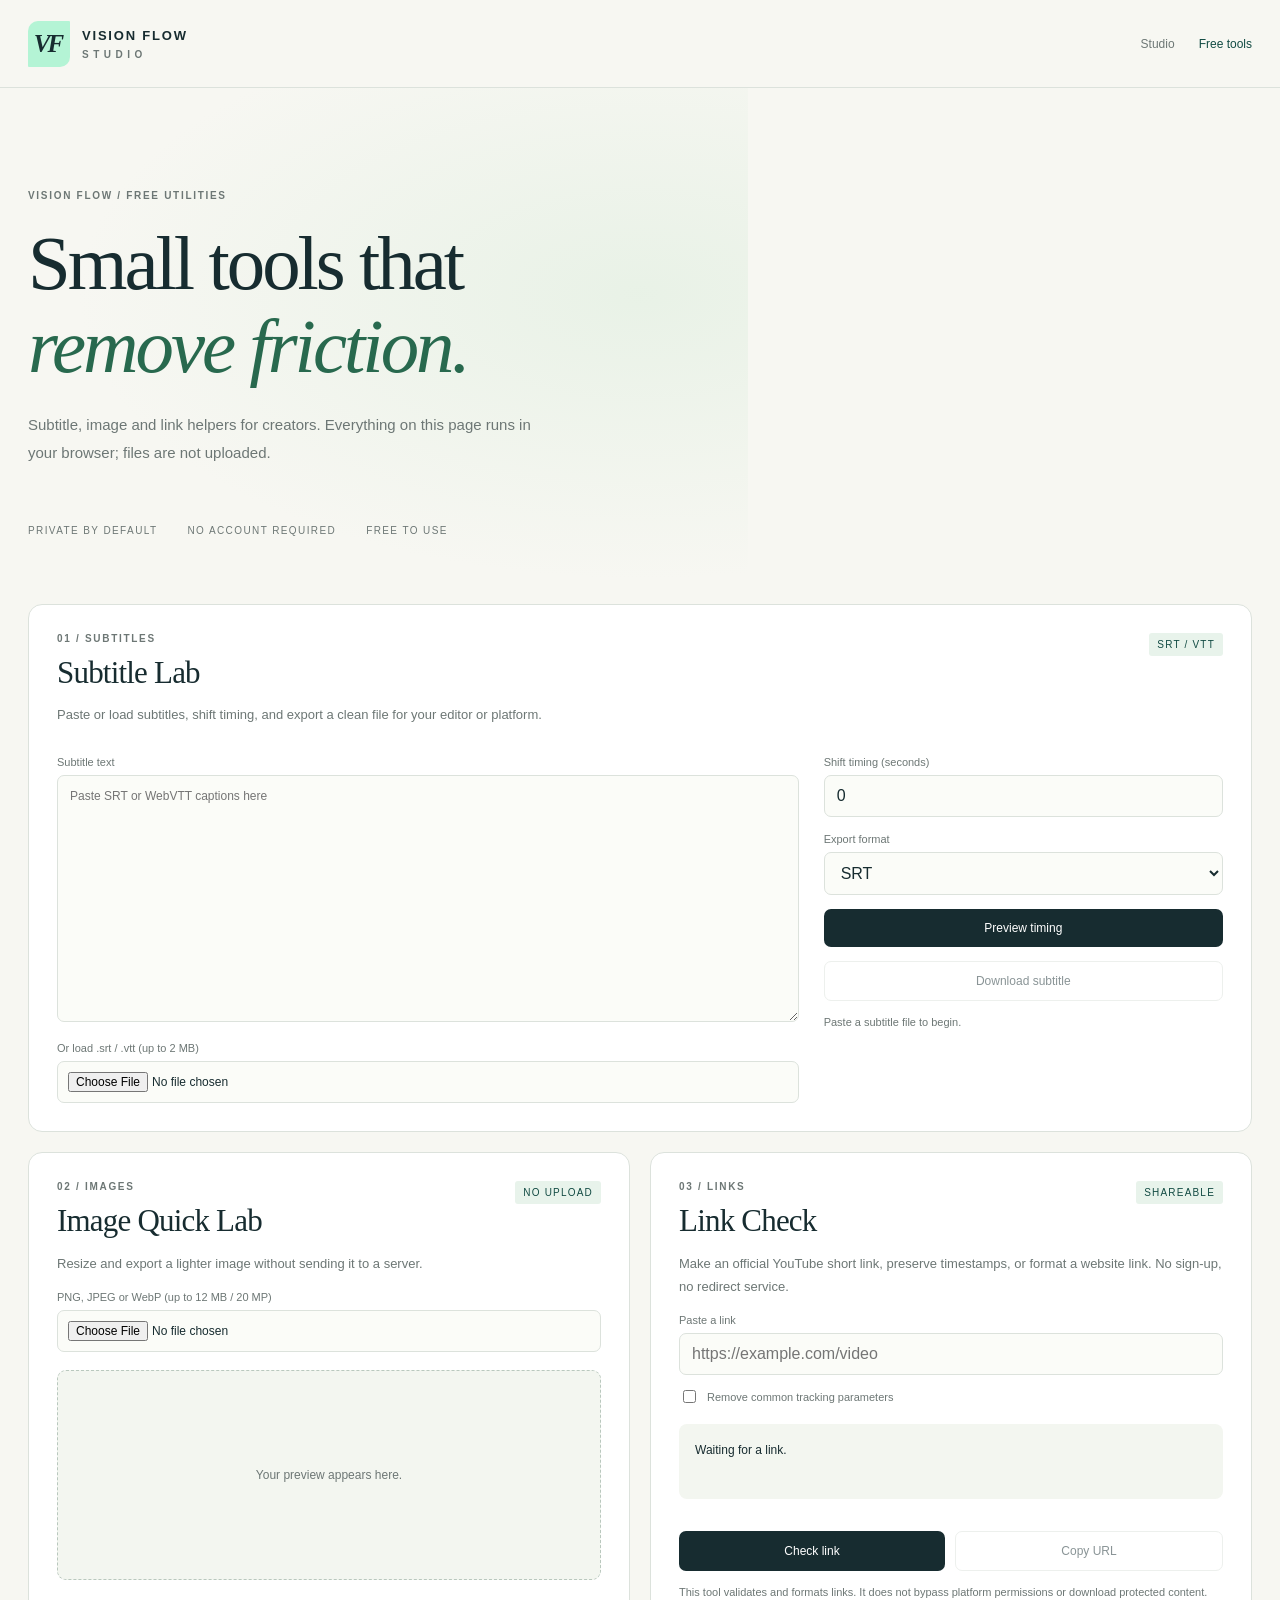
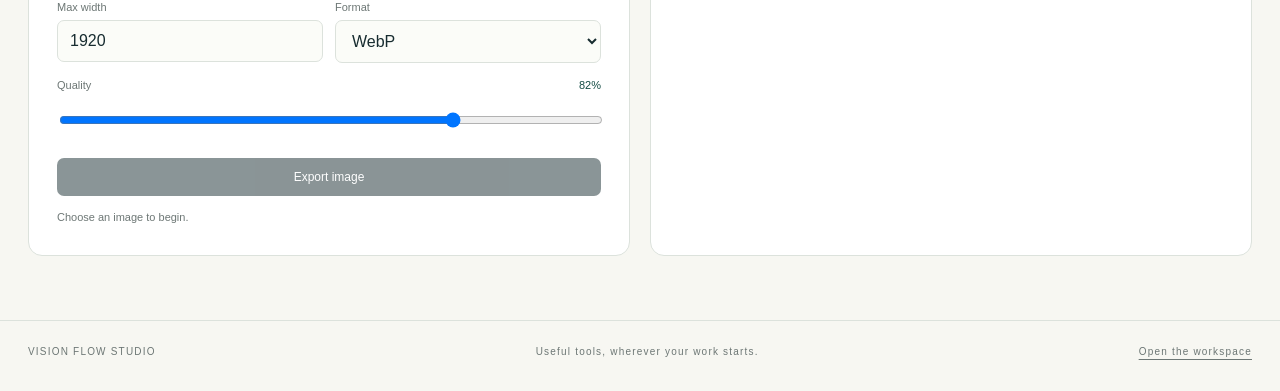
==== tools/index.html @ bf8c11dd "Add free browser tools preview without changing the existing Studio" ====
<!doctype html>
<html lang="en">
<head>
  <meta charset="utf-8">
  <meta http-equiv="Content-Security-Policy" content="default-src 'none'; script-src 'self'; style-src 'self'; font-src 'self'; img-src 'self' blob: data:; connect-src 'none'; base-uri 'none'; form-action 'none'; object-src 'none'">
  <meta name="referrer" content="no-referrer">
  <meta name="viewport" content="width=device-width,initial-scale=1">
  <meta name="description" content="Free browser tools for subtitles, images and links. Your files stay in your browser.">
  <meta name="theme-color" content="#172c30">
  <title>Vision Flow Tools - Free creator utilities</title>
  <link rel="stylesheet" href="./free-tools.css">
</head>
<body>
  <header class="site-header">
    <a class="brand" data-studio-link href="https://visionflow-bd.github.io/Studio/" aria-label="Vision Flow Studio home"><span class="brand-mark">VF</span><span>VISION FLOW<small>STUDIO</small></span></a>
    <nav aria-label="Primary navigation"><a data-studio-link href="https://visionflow-bd.github.io/Studio/">Studio</a><a class="active" href="./" aria-current="page">Free tools</a></nav>
  </header>

  <main>
    <section class="hero">
      <p class="eyebrow">VISION FLOW / FREE UTILITIES</p>
      <h1>Small tools that<br><em>remove friction.</em></h1>
      <p class="lede">Subtitle, image and link helpers for creators. Everything on this page runs in your browser; files are not uploaded.</p>
      <div class="hero-note"><span>PRIVATE BY DEFAULT</span><span>NO ACCOUNT REQUIRED</span><span>FREE TO USE</span></div>
    </section>

    <section class="tool-grid" aria-label="Free tools">
      <article class="tool-card tool-wide">
        <div class="tool-heading"><div><p class="eyebrow">01 / SUBTITLES</p><h2>Subtitle Lab</h2></div><span class="tool-tag">SRT / VTT</span></div>
        <p class="tool-copy">Paste or load subtitles, shift timing, and export a clean file for your editor or platform.</p>
        <div class="two-col">
          <div><label for="subtitleInput">Subtitle text</label><textarea id="subtitleInput" maxlength="2097152" rows="12" placeholder="Paste SRT or WebVTT captions here"></textarea><label for="subtitleFile">Or load .srt / .vtt (up to 2 MB)</label><input id="subtitleFile" type="file" accept=".srt,.vtt,text/plain,text/vtt"></div>
          <div class="tool-controls"><label for="subtitleOffset">Shift timing (seconds)</label><input id="subtitleOffset" type="number" step="0.1" value="0"><label for="subtitleFormat">Export format</label><select id="subtitleFormat"><option value="srt">SRT</option><option value="vtt">WebVTT</option></select><button id="subtitlePreview" class="button primary" type="button">Preview timing</button><button id="subtitleDownload" class="button secondary" type="button" disabled>Download subtitle</button><p id="subtitleStatus" class="status" role="status">Paste a subtitle file to begin.</p></div>
        </div>
        <pre id="subtitleOutput" class="output" aria-live="polite"></pre>
      </article>

      <article class="tool-card">
        <div class="tool-heading"><div><p class="eyebrow">02 / IMAGES</p><h2>Image Quick Lab</h2></div><span class="tool-tag">NO UPLOAD</span></div>
        <p class="tool-copy">Resize and export a lighter image without sending it to a server.</p>
        <label for="imageFile">PNG, JPEG or WebP (up to 12 MB / 20 MP)</label><input id="imageFile" type="file" accept="image/png,image/jpeg,image/webp">
        <div id="imagePreview" class="image-preview"><span>Your preview appears here.</span></div>
        <div class="form-row"><div><label for="imageWidth">Max width</label><input id="imageWidth" type="number" min="64" max="4096" step="1" value="1920"></div><div><label for="imageFormat">Format</label><select id="imageFormat"><option value="image/webp">WebP</option><option value="image/jpeg">JPEG</option><option value="image/png">PNG</option></select></div></div>
        <label for="imageQuality">Quality <output id="imageQualityValue">82%</output></label><input id="imageQuality" type="range" min="30" max="100" value="82"><button id="imageDownload" class="button primary" type="button" disabled>Export image</button><p id="imageStatus" class="status" role="status">Choose an image to begin.</p>
      </article>

      <article class="tool-card">
        <div class="tool-heading"><div><p class="eyebrow">03 / LINKS</p><h2>Link Check</h2></div><span class="tool-tag">SHAREABLE</span></div>
        <p class="tool-copy">Make an official YouTube short link, preserve timestamps, or format a website link. No sign-up, no redirect service.</p>
        <label for="linkInput">Paste a link</label><input id="linkInput" type="url" placeholder="https://example.com/video"><label class="check-label"><input id="removeTracking" type="checkbox"> Remove common tracking parameters</label><div id="linkResult" class="link-result" aria-live="polite"><span>Waiting for a link.</span></div><div class="button-row"><button id="linkCheck" class="button primary" type="button">Check link</button><button id="linkCopy" class="button secondary" type="button" disabled>Copy URL</button></div><p class="status">This tool validates and formats links. It does not bypass platform permissions or download protected content.</p>
      </article>
    </section>
  </main>

  <footer><span>VISION FLOW STUDIO</span><span>Useful tools, wherever your work starts.</span><a data-studio-link href="https://visionflow-bd.github.io/Studio/">Open the workspace</a></footer>
  <script src="./free-tools-core.js"></script><script src="./free-tools.js"></script>
</body>
</html>
---- tools/free-tools.css ----
@font-face{font-family:Outfit;src:url("./fonts/Outfit.ttf") format("truetype");font-weight:100 900;font-display:swap}
:root{--paper:#f7f7f2;--surface:#fff;--ink:#172c30;--muted:#6d7775;--line:#dce2dc;--accent:#b4f4d5;--deep:#124b43;--warn:#a14230;font-family:Outfit,sans-serif;color:var(--ink);background:var(--paper);font-synthesis:none}
*{box-sizing:border-box}html{scroll-behavior:smooth}body{margin:0;min-height:100vh}button,input,textarea,select{font:inherit}a{color:inherit}button,a,input,textarea,select{outline-color:#198470}button:focus-visible,a:focus-visible,input:focus-visible,textarea:focus-visible,select:focus-visible{outline:3px solid #198470;outline-offset:3px}
.site-header{height:88px;max-width:1320px;margin:auto;padding:0 28px;display:flex;align-items:center;justify-content:space-between;border-bottom:1px solid var(--line)}.brand{display:flex;gap:12px;align-items:center;text-decoration:none;font-size:13px;letter-spacing:1.8px;font-weight:700}.brand small{display:block;color:var(--muted);font-size:10px;margin-top:6px;letter-spacing:4.5px}.brand-mark{display:grid;place-items:center;width:42px;height:46px;font-family:Georgia,serif;font-style:italic;font-size:25px;background:var(--accent);color:var(--ink);border-radius:10px 1px 10px 1px;letter-spacing:-3px;padding-right:3px}.site-header nav{display:flex;gap:24px;font-size:12px;color:var(--muted)}.site-header nav a{text-decoration:none}.site-header nav a:hover,.site-header nav .active{color:var(--deep)}
main{max-width:1320px;margin:auto;padding:0 28px}.hero{padding:clamp(58px,8vw,112px) 0 68px;max-width:720px}.eyebrow{font-size:10px;letter-spacing:1.7px;font-weight:600;color:var(--muted);margin:0}.hero h1{font:400 clamp(46px,6vw,82px)/1.08 Georgia,serif;letter-spacing:-3px;margin:22px 0}.hero h1 em{color:#28694e}.lede{max-width:510px;color:var(--muted);font-size:15px;line-height:1.85;margin:0}.hero-note{display:flex;gap:30px;color:var(--muted);font-size:10px;letter-spacing:1.4px;margin-top:58px}.tool-grid{display:grid;grid-template-columns:repeat(2,minmax(0,1fr));gap:20px;padding-bottom:64px}.tool-card{background:var(--surface);border:1px solid var(--line);border-radius:14px;padding:28px;min-width:0}.tool-wide{grid-column:1/-1}.tool-heading{display:flex;align-items:flex-start;justify-content:space-between;gap:20px}.tool-heading h2{font:400 31px/1.15 Georgia,serif;margin:11px 0 0;letter-spacing:-.8px}.tool-tag{font-size:10px;letter-spacing:1.2px;color:var(--deep);background:#e8f3eb;padding:6px 8px;border-radius:3px;white-space:nowrap}.tool-copy{color:var(--muted);font-size:13px;line-height:1.7;max-width:570px}.two-col{display:grid;grid-template-columns:minmax(0,1.3fr) minmax(210px,.7fr);gap:25px}.form-row{display:flex;gap:12px}.form-row>div{flex:1;min-width:0}label{display:block;color:var(--muted);font-size:11px;margin:16px 0 7px}label output{float:right;color:var(--deep)}input,textarea,select{width:100%;border:1px solid var(--line);border-radius:7px;background:#fbfcf8;color:var(--ink);padding:11px 12px}textarea{resize:vertical;line-height:1.55;font-size:12px}.tool-controls{display:flex;flex-direction:column;align-items:stretch}.button{border:0;border-radius:7px;padding:12px 14px;cursor:pointer;font-size:12px;margin-top:14px}.button.primary{background:var(--ink);color:#fff}.button.primary:hover{background:var(--deep)}.button.secondary{background:transparent;color:var(--ink);border:1px solid var(--line)}.button:disabled{opacity:.5;cursor:not-allowed}.file-button,.drop-input{display:inline-flex;align-items:center;justify-content:center;cursor:pointer;border:1px dashed #b9c8be;border-radius:7px;padding:10px 12px;color:var(--deep);font-size:11px;text-decoration:none}.file-button input,.drop-input input{display:none}.status{color:var(--muted);font-size:11px;line-height:1.6;margin:13px 0 0}.output{white-space:pre-wrap;background:#f3f6f0;border-radius:8px;padding:15px;min-height:40px;max-height:300px;overflow:auto;font:11px/1.6 ui-monospace,SFMono-Regular,Consolas,monospace;margin:20px 0 0}.image-preview{height:210px;margin:18px 0 5px;border:1px dashed #b9c8be;border-radius:9px;background:#f3f6f0;display:grid;place-items:center;overflow:hidden;color:var(--muted);font-size:12px}.image-preview img{width:100%;height:100%;object-fit:contain}.link-result{margin:18px 0;padding:16px;background:#f3f6f0;border-radius:8px;min-height:75px;font-size:12px;line-height:1.7}.link-result strong{display:block;font-size:14px;color:var(--deep);margin-bottom:4px}.button-row{display:flex;gap:10px}.button-row .button{flex:1}.tool-card>.button.primary{width:100%}footer{max-width:1320px;margin:auto;padding:25px 28px 34px;border-top:1px solid var(--line);display:flex;gap:20px;justify-content:space-between;color:var(--muted);font-size:10px;letter-spacing:1.2px}footer a{text-underline-offset:4px}
@media(max-width:820px){.tool-grid{grid-template-columns:1fr}.tool-wide{grid-column:auto}.two-col{grid-template-columns:1fr}.hero-note{gap:15px;flex-wrap:wrap}.site-header{padding:0 20px}.site-header nav{gap:14px}main{padding:0 20px}footer{padding:22px 20px;flex-wrap:wrap;line-height:1.6}}
.check-label{display:flex;align-items:center;gap:8px;margin-top:12px}.check-label input{width:auto}
.hero{background:radial-gradient(ellipse at 85% 40%,#d6ebd870,transparent 65%)}.link-result{overflow-wrap:anywhere}.link-result p{margin-bottom:0;color:var(--muted)}input[type=file]{font-size:12px;padding:10px;max-width:100%}.output:empty{display:none}.tool-copy{line-height:1.8}@media(prefers-reduced-motion:reduce){html{scroll-behavior:auto}}
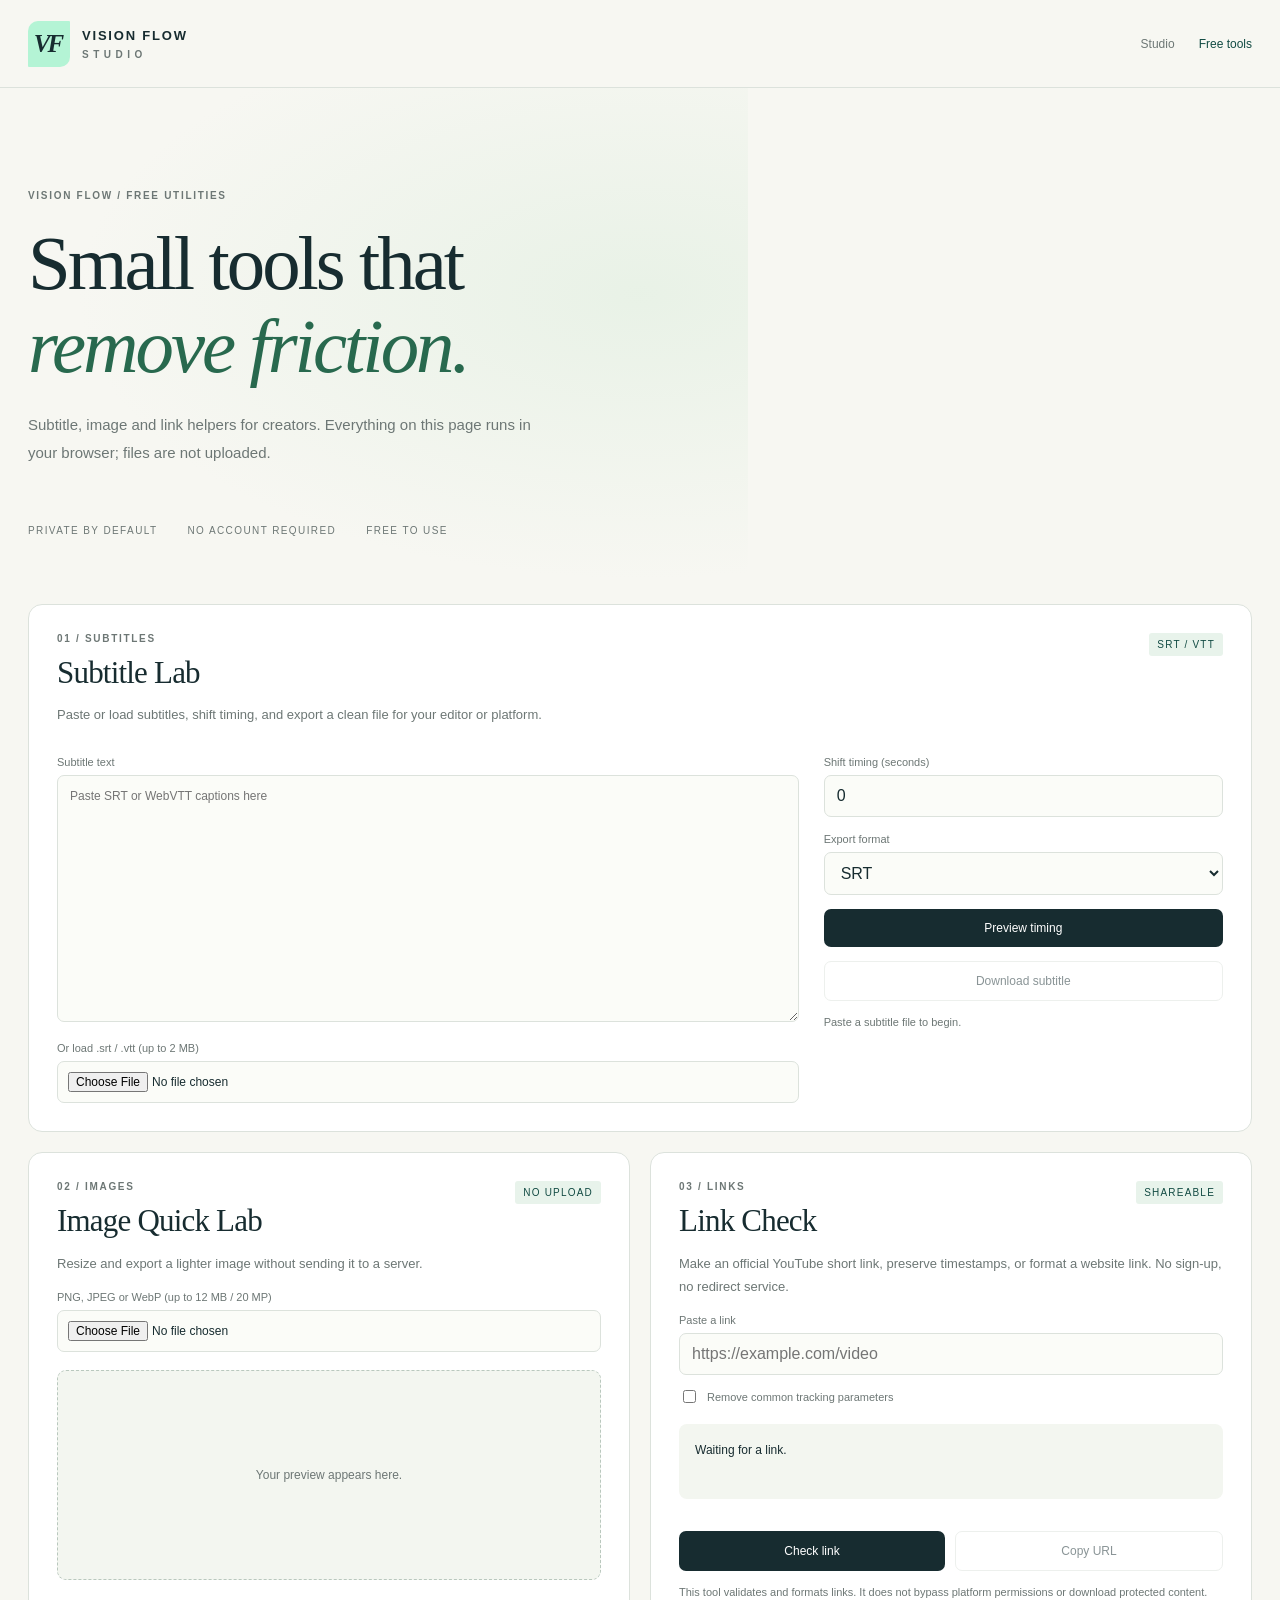
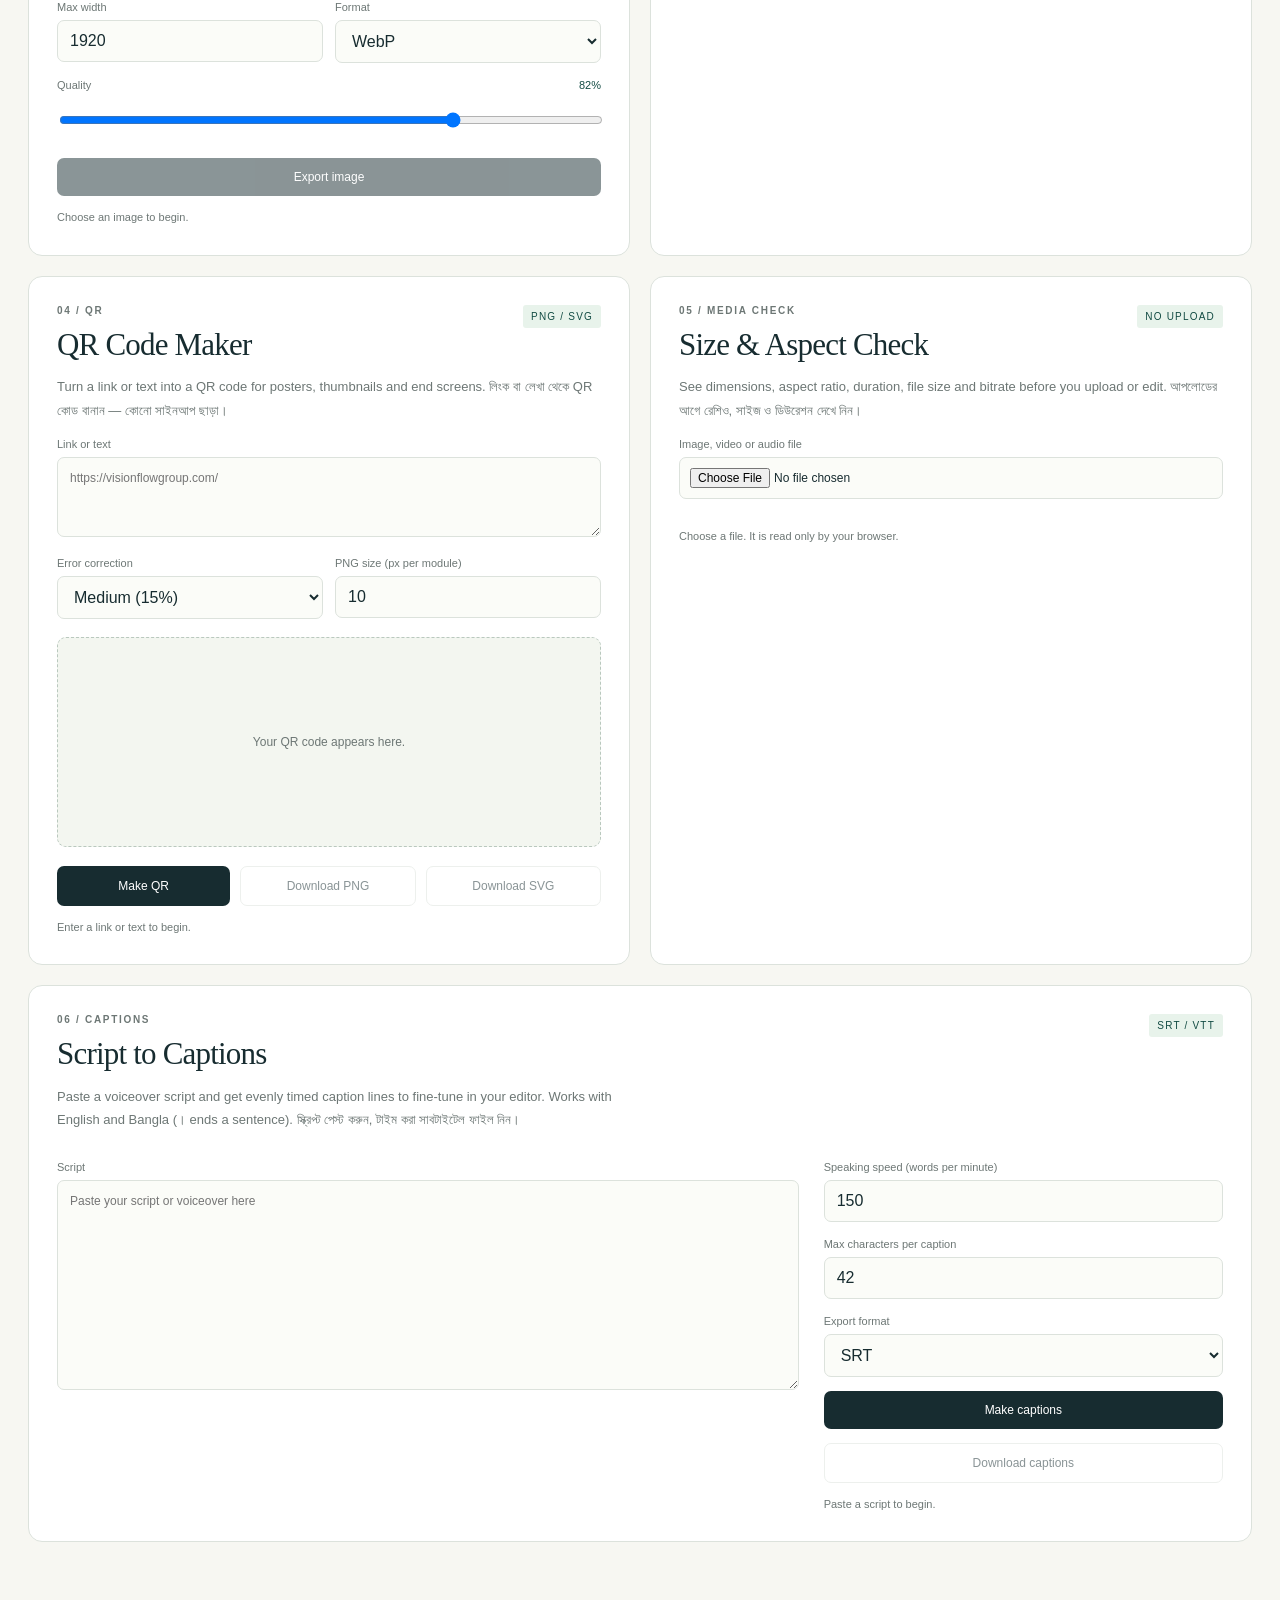
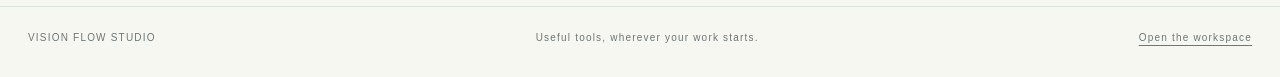
==== commit c0c75fe9: "Free tools: add QR maker, size/aspect check and script-to-captions Rebuilt tools/ from the allowlist" ====
--- a/tools/index.html
+++ b/tools/index.html
@@ -2,10 +2,10 @@
 <html lang="en">
 <head>
   <meta charset="utf-8">
-  <meta http-equiv="Content-Security-Policy" content="default-src 'none'; script-src 'self'; style-src 'self'; font-src 'self'; img-src 'self' blob: data:; connect-src 'none'; base-uri 'none'; form-action 'none'; object-src 'none'">
+  <meta http-equiv="Content-Security-Policy" content="default-src 'none'; script-src 'self'; style-src 'self'; font-src 'self'; img-src 'self' blob: data:; media-src blob:; connect-src 'none'; base-uri 'none'; form-action 'none'; object-src 'none'">
   <meta name="referrer" content="no-referrer">
   <meta name="viewport" content="width=device-width,initial-scale=1">
-  <meta name="description" content="Free browser tools for subtitles, images and links. Your files stay in your browser.">
+  <meta name="description" content="Free browser tools for subtitles, captions, QR codes, media checks, images and links. Your files stay in your browser.">
   <meta name="theme-color" content="#172c30">
   <title>Vision Flow Tools - Free creator utilities</title>
   <link rel="stylesheet" href="./free-tools.css">
@@ -49,6 +49,32 @@
         <p class="tool-copy">Make an official YouTube short link, preserve timestamps, or format a website link. No sign-up, no redirect service.</p>
         <label for="linkInput">Paste a link</label><input id="linkInput" type="url" placeholder="https://example.com/video"><label class="check-label"><input id="removeTracking" type="checkbox"> Remove common tracking parameters</label><div id="linkResult" class="link-result" aria-live="polite"><span>Waiting for a link.</span></div><div class="button-row"><button id="linkCheck" class="button primary" type="button">Check link</button><button id="linkCopy" class="button secondary" type="button" disabled>Copy URL</button></div><p class="status">This tool validates and formats links. It does not bypass platform permissions or download protected content.</p>
       </article>
+
+      <article class="tool-card">
+        <div class="tool-heading"><div><p class="eyebrow">04 / QR</p><h2>QR Code Maker</h2></div><span class="tool-tag">PNG / SVG</span></div>
+        <p class="tool-copy">Turn a link or text into a QR code for posters, thumbnails and end screens. <span lang="bn">লিংক বা লেখা থেকে QR কোড বানান — কোনো সাইনআপ ছাড়া।</span></p>
+        <label for="qrInput">Link or text</label><textarea id="qrInput" rows="3" maxlength="1200" placeholder="https://visionflowgroup.com/"></textarea>
+        <div class="form-row"><div><label for="qrLevel">Error correction</label><select id="qrLevel"><option value="L">Low (7%)</option><option value="M" selected>Medium (15%)</option><option value="Q">Quartile (25%)</option><option value="H">High (30%)</option></select></div><div><label for="qrScale">PNG size (px per module)</label><input id="qrScale" type="number" min="2" max="40" step="1" value="10"></div></div>
+        <div id="qrPreview" class="image-preview qr-preview"><span>Your QR code appears here.</span></div>
+        <div class="button-row"><button id="qrMake" class="button primary" type="button">Make QR</button><button id="qrPng" class="button secondary" type="button" disabled>Download PNG</button><button id="qrSvg" class="button secondary" type="button" disabled>Download SVG</button></div><p id="qrStatus" class="status" role="status">Enter a link or text to begin.</p>
+      </article>
+
+      <article class="tool-card">
+        <div class="tool-heading"><div><p class="eyebrow">05 / MEDIA CHECK</p><h2>Size &amp; Aspect Check</h2></div><span class="tool-tag">NO UPLOAD</span></div>
+        <p class="tool-copy">See dimensions, aspect ratio, duration, file size and bitrate before you upload or edit. <span lang="bn">আপলোডের আগে রেশিও, সাইজ ও ডিউরেশন দেখে নিন।</span></p>
+        <label for="mediaFile">Image, video or audio file</label><input id="mediaFile" type="file" accept="image/*,video/*,audio/*">
+        <dl id="mediaResult" class="media-result" aria-live="polite"></dl><p id="mediaStatus" class="status" role="status">Choose a file. It is read only by your browser.</p>
+      </article>
+
+      <article class="tool-card tool-wide">
+        <div class="tool-heading"><div><p class="eyebrow">06 / CAPTIONS</p><h2>Script to Captions</h2></div><span class="tool-tag">SRT / VTT</span></div>
+        <p class="tool-copy">Paste a voiceover script and get evenly timed caption lines to fine-tune in your editor. Works with English and Bangla (। ends a sentence). <span lang="bn">স্ক্রিপ্ট পেস্ট করুন, টাইম করা সাবটাইটেল ফাইল নিন।</span></p>
+        <div class="two-col">
+          <div><label for="captionScript">Script</label><textarea id="captionScript" maxlength="2097152" rows="10" placeholder="Paste your script or voiceover here"></textarea></div>
+          <div class="tool-controls"><label for="captionWpm">Speaking speed (words per minute)</label><input id="captionWpm" type="number" min="60" max="300" step="5" value="150"><label for="captionChars">Max characters per caption</label><input id="captionChars" type="number" min="16" max="80" step="1" value="42"><label for="captionFormat">Export format</label><select id="captionFormat"><option value="srt">SRT</option><option value="vtt">WebVTT</option></select><button id="captionMake" class="button primary" type="button">Make captions</button><button id="captionDownload" class="button secondary" type="button" disabled>Download captions</button><p id="captionStatus" class="status" role="status">Paste a script to begin.</p></div>
+        </div>
+        <pre id="captionOutput" class="output" aria-live="polite"></pre>
+      </article>
     </section>
   </main>
 
--- a/tools/free-tools.css
+++ b/tools/free-tools.css
@@ -1,8 +1,10 @@
-@font-face{font-family:Outfit;src:url("./fonts/Outfit.ttf") format("truetype");font-weight:100 900;font-display:swap}
-:root{--paper:#f7f7f2;--surface:#fff;--ink:#172c30;--muted:#6d7775;--line:#dce2dc;--accent:#b4f4d5;--deep:#124b43;--warn:#a14230;font-family:Outfit,sans-serif;color:var(--ink);background:var(--paper);font-synthesis:none}
-*{box-sizing:border-box}html{scroll-behavior:smooth}body{margin:0;min-height:100vh}button,input,textarea,select{font:inherit}a{color:inherit}button,a,input,textarea,select{outline-color:#198470}button:focus-visible,a:focus-visible,input:focus-visible,textarea:focus-visible,select:focus-visible{outline:3px solid #198470;outline-offset:3px}
-.site-header{height:88px;max-width:1320px;margin:auto;padding:0 28px;display:flex;align-items:center;justify-content:space-between;border-bottom:1px solid var(--line)}.brand{display:flex;gap:12px;align-items:center;text-decoration:none;font-size:13px;letter-spacing:1.8px;font-weight:700}.brand small{display:block;color:var(--muted);font-size:10px;margin-top:6px;letter-spacing:4.5px}.brand-mark{display:grid;place-items:center;width:42px;height:46px;font-family:Georgia,serif;font-style:italic;font-size:25px;background:var(--accent);color:var(--ink);border-radius:10px 1px 10px 1px;letter-spacing:-3px;padding-right:3px}.site-header nav{display:flex;gap:24px;font-size:12px;color:var(--muted)}.site-header nav a{text-decoration:none}.site-header nav a:hover,.site-header nav .active{color:var(--deep)}
-main{max-width:1320px;margin:auto;padding:0 28px}.hero{padding:clamp(58px,8vw,112px) 0 68px;max-width:720px}.eyebrow{font-size:10px;letter-spacing:1.7px;font-weight:600;color:var(--muted);margin:0}.hero h1{font:400 clamp(46px,6vw,82px)/1.08 Georgia,serif;letter-spacing:-3px;margin:22px 0}.hero h1 em{color:#28694e}.lede{max-width:510px;color:var(--muted);font-size:15px;line-height:1.85;margin:0}.hero-note{display:flex;gap:30px;color:var(--muted);font-size:10px;letter-spacing:1.4px;margin-top:58px}.tool-grid{display:grid;grid-template-columns:repeat(2,minmax(0,1fr));gap:20px;padding-bottom:64px}.tool-card{background:var(--surface);border:1px solid var(--line);border-radius:14px;padding:28px;min-width:0}.tool-wide{grid-column:1/-1}.tool-heading{display:flex;align-items:flex-start;justify-content:space-between;gap:20px}.tool-heading h2{font:400 31px/1.15 Georgia,serif;margin:11px 0 0;letter-spacing:-.8px}.tool-tag{font-size:10px;letter-spacing:1.2px;color:var(--deep);background:#e8f3eb;padding:6px 8px;border-radius:3px;white-space:nowrap}.tool-copy{color:var(--muted);font-size:13px;line-height:1.7;max-width:570px}.two-col{display:grid;grid-template-columns:minmax(0,1.3fr) minmax(210px,.7fr);gap:25px}.form-row{display:flex;gap:12px}.form-row>div{flex:1;min-width:0}label{display:block;color:var(--muted);font-size:11px;margin:16px 0 7px}label output{float:right;color:var(--deep)}input,textarea,select{width:100%;border:1px solid var(--line);border-radius:7px;background:#fbfcf8;color:var(--ink);padding:11px 12px}textarea{resize:vertical;line-height:1.55;font-size:12px}.tool-controls{display:flex;flex-direction:column;align-items:stretch}.button{border:0;border-radius:7px;padding:12px 14px;cursor:pointer;font-size:12px;margin-top:14px}.button.primary{background:var(--ink);color:#fff}.button.primary:hover{background:var(--deep)}.button.secondary{background:transparent;color:var(--ink);border:1px solid var(--line)}.button:disabled{opacity:.5;cursor:not-allowed}.file-button,.drop-input{display:inline-flex;align-items:center;justify-content:center;cursor:pointer;border:1px dashed #b9c8be;border-radius:7px;padding:10px 12px;color:var(--deep);font-size:11px;text-decoration:none}.file-button input,.drop-input input{display:none}.status{color:var(--muted);font-size:11px;line-height:1.6;margin:13px 0 0}.output{white-space:pre-wrap;background:#f3f6f0;border-radius:8px;padding:15px;min-height:40px;max-height:300px;overflow:auto;font:11px/1.6 ui-monospace,SFMono-Regular,Consolas,monospace;margin:20px 0 0}.image-preview{height:210px;margin:18px 0 5px;border:1px dashed #b9c8be;border-radius:9px;background:#f3f6f0;display:grid;place-items:center;overflow:hidden;color:var(--muted);font-size:12px}.image-preview img{width:100%;height:100%;object-fit:contain}.link-result{margin:18px 0;padding:16px;background:#f3f6f0;border-radius:8px;min-height:75px;font-size:12px;line-height:1.7}.link-result strong{display:block;font-size:14px;color:var(--deep);margin-bottom:4px}.button-row{display:flex;gap:10px}.button-row .button{flex:1}.tool-card>.button.primary{width:100%}footer{max-width:1320px;margin:auto;padding:25px 28px 34px;border-top:1px solid var(--line);display:flex;gap:20px;justify-content:space-between;color:var(--muted);font-size:10px;letter-spacing:1.2px}footer a{text-underline-offset:4px}
-@media(max-width:820px){.tool-grid{grid-template-columns:1fr}.tool-wide{grid-column:auto}.two-col{grid-template-columns:1fr}.hero-note{gap:15px;flex-wrap:wrap}.site-header{padding:0 20px}.site-header nav{gap:14px}main{padding:0 20px}footer{padding:22px 20px;flex-wrap:wrap;line-height:1.6}}
+@font-face{font-family:Outfit;src:url("./fonts/Outfit.ttf") format("truetype");font-weight:100 900;font-display:swap}
+:root{--paper:#f7f7f2;--surface:#fff;--ink:#172c30;--muted:#6d7775;--line:#dce2dc;--accent:#b4f4d5;--deep:#124b43;--warn:#a14230;font-family:Outfit,sans-serif;color:var(--ink);background:var(--paper);font-synthesis:none}
+*{box-sizing:border-box}html{scroll-behavior:smooth}body{margin:0;min-height:100vh}button,input,textarea,select{font:inherit}a{color:inherit}button,a,input,textarea,select{outline-color:#198470}button:focus-visible,a:focus-visible,input:focus-visible,textarea:focus-visible,select:focus-visible{outline:3px solid #198470;outline-offset:3px}
+.site-header{height:88px;max-width:1320px;margin:auto;padding:0 28px;display:flex;align-items:center;justify-content:space-between;border-bottom:1px solid var(--line)}.brand{display:flex;gap:12px;align-items:center;text-decoration:none;font-size:13px;letter-spacing:1.8px;font-weight:700}.brand small{display:block;color:var(--muted);font-size:10px;margin-top:6px;letter-spacing:4.5px}.brand-mark{display:grid;place-items:center;width:42px;height:46px;font-family:Georgia,serif;font-style:italic;font-size:25px;background:var(--accent);color:var(--ink);border-radius:10px 1px 10px 1px;letter-spacing:-3px;padding-right:3px}.site-header nav{display:flex;gap:24px;font-size:12px;color:var(--muted)}.site-header nav a{text-decoration:none}.site-header nav a:hover,.site-header nav .active{color:var(--deep)}
+main{max-width:1320px;margin:auto;padding:0 28px}.hero{padding:clamp(58px,8vw,112px) 0 68px;max-width:720px}.eyebrow{font-size:10px;letter-spacing:1.7px;font-weight:600;color:var(--muted);margin:0}.hero h1{font:400 clamp(46px,6vw,82px)/1.08 Georgia,serif;letter-spacing:-3px;margin:22px 0}.hero h1 em{color:#28694e}.lede{max-width:510px;color:var(--muted);font-size:15px;line-height:1.85;margin:0}.hero-note{display:flex;gap:30px;color:var(--muted);font-size:10px;letter-spacing:1.4px;margin-top:58px}.tool-grid{display:grid;grid-template-columns:repeat(2,minmax(0,1fr));gap:20px;padding-bottom:64px}.tool-card{background:var(--surface);border:1px solid var(--line);border-radius:14px;padding:28px;min-width:0}.tool-wide{grid-column:1/-1}.tool-heading{display:flex;align-items:flex-start;justify-content:space-between;gap:20px}.tool-heading h2{font:400 31px/1.15 Georgia,serif;margin:11px 0 0;letter-spacing:-.8px}.tool-tag{font-size:10px;letter-spacing:1.2px;color:var(--deep);background:#e8f3eb;padding:6px 8px;border-radius:3px;white-space:nowrap}.tool-copy{color:var(--muted);font-size:13px;line-height:1.7;max-width:570px}.two-col{display:grid;grid-template-columns:minmax(0,1.3fr) minmax(210px,.7fr);gap:25px}.form-row{display:flex;gap:12px}.form-row>div{flex:1;min-width:0}label{display:block;color:var(--muted);font-size:11px;margin:16px 0 7px}label output{float:right;color:var(--deep)}input,textarea,select{width:100%;border:1px solid var(--line);border-radius:7px;background:#fbfcf8;color:var(--ink);padding:11px 12px}textarea{resize:vertical;line-height:1.55;font-size:12px}.tool-controls{display:flex;flex-direction:column;align-items:stretch}.button{border:0;border-radius:7px;padding:12px 14px;cursor:pointer;font-size:12px;margin-top:14px}.button.primary{background:var(--ink);color:#fff}.button.primary:hover{background:var(--deep)}.button.secondary{background:transparent;color:var(--ink);border:1px solid var(--line)}.button:disabled{opacity:.5;cursor:not-allowed}.file-button,.drop-input{display:inline-flex;align-items:center;justify-content:center;cursor:pointer;border:1px dashed #b9c8be;border-radius:7px;padding:10px 12px;color:var(--deep);font-size:11px;text-decoration:none}.file-button input,.drop-input input{display:none}.status{color:var(--muted);font-size:11px;line-height:1.6;margin:13px 0 0}.output{white-space:pre-wrap;background:#f3f6f0;border-radius:8px;padding:15px;min-height:40px;max-height:300px;overflow:auto;font:11px/1.6 ui-monospace,SFMono-Regular,Consolas,monospace;margin:20px 0 0}.image-preview{height:210px;margin:18px 0 5px;border:1px dashed #b9c8be;border-radius:9px;background:#f3f6f0;display:grid;place-items:center;overflow:hidden;color:var(--muted);font-size:12px}.image-preview img{width:100%;height:100%;object-fit:contain}.link-result{margin:18px 0;padding:16px;background:#f3f6f0;border-radius:8px;min-height:75px;font-size:12px;line-height:1.7}.link-result strong{display:block;font-size:14px;color:var(--deep);margin-bottom:4px}.button-row{display:flex;gap:10px}.button-row .button{flex:1}.tool-card>.button.primary{width:100%}footer{max-width:1320px;margin:auto;padding:25px 28px 34px;border-top:1px solid var(--line);display:flex;gap:20px;justify-content:space-between;color:var(--muted);font-size:10px;letter-spacing:1.2px}footer a{text-underline-offset:4px}
+@media(max-width:820px){.tool-grid{grid-template-columns:1fr}.tool-wide{grid-column:auto}.two-col{grid-template-columns:1fr}.hero-note{gap:15px;flex-wrap:wrap}.site-header{padding:0 20px}.site-header nav{gap:14px}main{padding:0 20px}footer{padding:22px 20px;flex-wrap:wrap;line-height:1.6}}
 .check-label{display:flex;align-items:center;gap:8px;margin-top:12px}.check-label input{width:auto}
 .hero{background:radial-gradient(ellipse at 85% 40%,#d6ebd870,transparent 65%)}.link-result{overflow-wrap:anywhere}.link-result p{margin-bottom:0;color:var(--muted)}input[type=file]{font-size:12px;padding:10px;max-width:100%}.output:empty{display:none}.tool-copy{line-height:1.8}@media(prefers-reduced-motion:reduce){html{scroll-behavior:auto}}
+
+.qr-preview canvas{width:min(100%,280px);height:auto;image-rendering:pixelated;background:#fff}.media-result{display:grid;grid-template-columns:auto 1fr;gap:6px 14px;font-size:13px;margin:16px 0 0}.media-result dt{color:var(--muted)}.media-result dd{margin:0;overflow-wrap:anywhere}.button-row{flex-wrap:wrap}
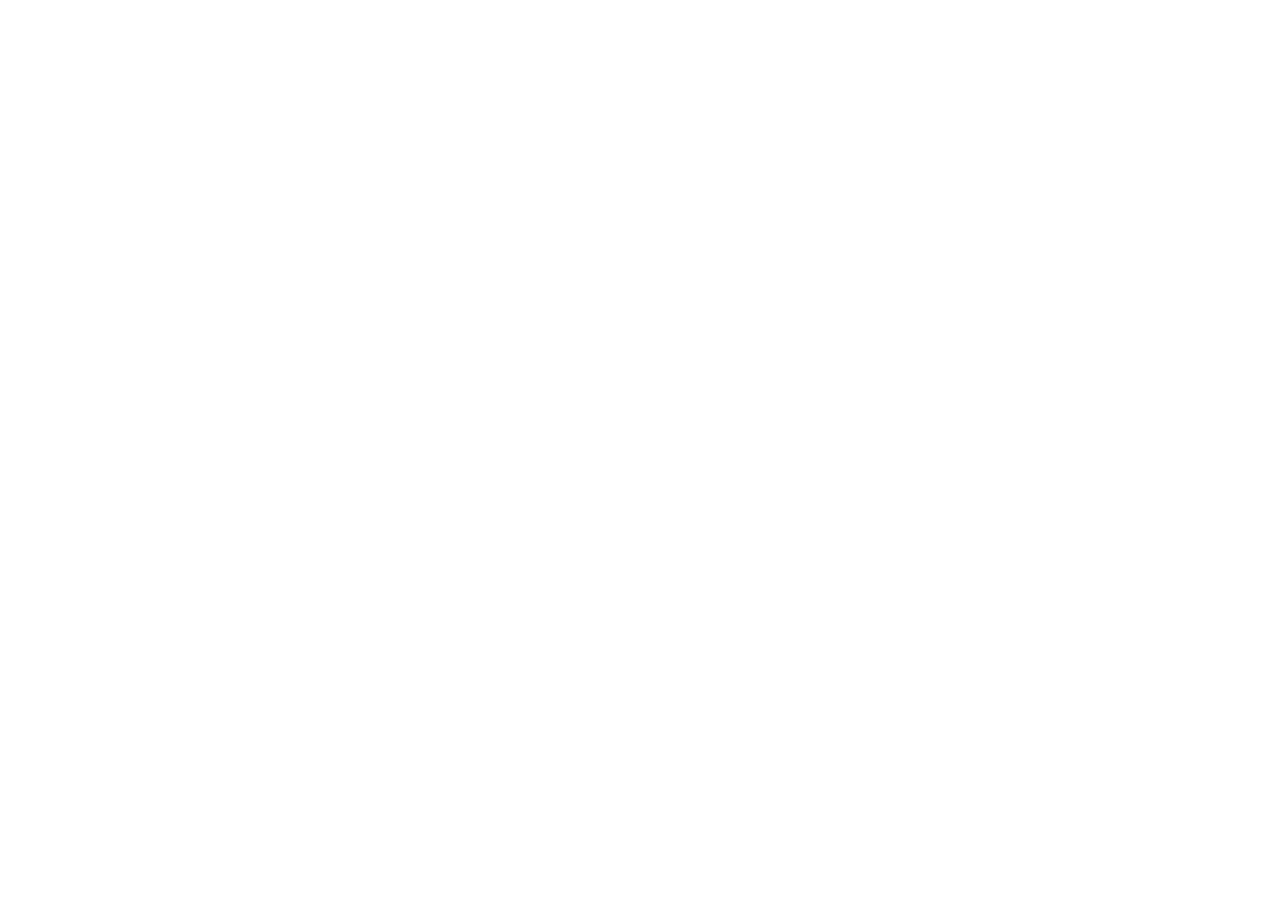
==== commit f60696fe: "chore(security): replace public Pages copy with canonical redirect to studio.visionflowgroup.com" ====
--- a/tools/index.html
+++ b/tools/index.html
@@ -1,84 +1,20 @@
-<!doctype html>
+﻿<!DOCTYPE html>
 <html lang="en">
 <head>
-  <meta charset="utf-8">
-  <meta http-equiv="Content-Security-Policy" content="default-src 'none'; script-src 'self'; style-src 'self'; font-src 'self'; img-src 'self' blob: data:; media-src blob:; connect-src 'none'; base-uri 'none'; form-action 'none'; object-src 'none'">
-  <meta name="referrer" content="no-referrer">
-  <meta name="viewport" content="width=device-width,initial-scale=1">
-  <meta name="description" content="Free browser tools for subtitles, captions, QR codes, media checks, images and links. Your files stay in your browser.">
-  <meta name="theme-color" content="#172c30">
-  <title>Vision Flow Tools - Free creator utilities</title>
-  <link rel="stylesheet" href="./free-tools.css">
+  <meta charset="utf-8" />
+  <meta name="robots" content="noindex,nofollow" />
+  <title>Redirecting to Vision Flow Studio…</title>
+  <link rel="canonical" href="https://studio.visionflowgroup.com/tools/" />
+  <meta http-equiv="refresh" content="0; url=https://studio.visionflowgroup.com/tools/" />
+  <script>
+    (function() {
+      var subPath = window.location.pathname.replace(/^\/Studio\/?/i, '/');
+      var target = 'https://studio.visionflowgroup.com' + (subPath.startsWith('/') ? subPath : '/' + subPath) + window.location.search + window.location.hash;
+      window.location.replace(target);
+    })();
+  </script>
 </head>
-<body>
-  <header class="site-header">
-    <a class="brand" data-studio-link href="https://visionflow-bd.github.io/Studio/" aria-label="Vision Flow Studio home"><span class="brand-mark">VF</span><span>VISION FLOW<small>STUDIO</small></span></a>
-    <nav aria-label="Primary navigation"><a data-studio-link href="https://visionflow-bd.github.io/Studio/">Studio</a><a class="active" href="./" aria-current="page">Free tools</a></nav>
-  </header>
-
-  <main>
-    <section class="hero">
-      <p class="eyebrow">VISION FLOW / FREE UTILITIES</p>
-      <h1>Small tools that<br><em>remove friction.</em></h1>
-      <p class="lede">Subtitle, image and link helpers for creators. Everything on this page runs in your browser; files are not uploaded.</p>
-      <div class="hero-note"><span>PRIVATE BY DEFAULT</span><span>NO ACCOUNT REQUIRED</span><span>FREE TO USE</span></div>
-    </section>
-
-    <section class="tool-grid" aria-label="Free tools">
-      <article class="tool-card tool-wide">
-        <div class="tool-heading"><div><p class="eyebrow">01 / SUBTITLES</p><h2>Subtitle Lab</h2></div><span class="tool-tag">SRT / VTT</span></div>
-        <p class="tool-copy">Paste or load subtitles, shift timing, and export a clean file for your editor or platform.</p>
-        <div class="two-col">
-          <div><label for="subtitleInput">Subtitle text</label><textarea id="subtitleInput" maxlength="2097152" rows="12" placeholder="Paste SRT or WebVTT captions here"></textarea><label for="subtitleFile">Or load .srt / .vtt (up to 2 MB)</label><input id="subtitleFile" type="file" accept=".srt,.vtt,text/plain,text/vtt"></div>
-          <div class="tool-controls"><label for="subtitleOffset">Shift timing (seconds)</label><input id="subtitleOffset" type="number" step="0.1" value="0"><label for="subtitleFormat">Export format</label><select id="subtitleFormat"><option value="srt">SRT</option><option value="vtt">WebVTT</option></select><button id="subtitlePreview" class="button primary" type="button">Preview timing</button><button id="subtitleDownload" class="button secondary" type="button" disabled>Download subtitle</button><p id="subtitleStatus" class="status" role="status">Paste a subtitle file to begin.</p></div>
-        </div>
-        <pre id="subtitleOutput" class="output" aria-live="polite"></pre>
-      </article>
-
-      <article class="tool-card">
-        <div class="tool-heading"><div><p class="eyebrow">02 / IMAGES</p><h2>Image Quick Lab</h2></div><span class="tool-tag">NO UPLOAD</span></div>
-        <p class="tool-copy">Resize and export a lighter image without sending it to a server.</p>
-        <label for="imageFile">PNG, JPEG or WebP (up to 12 MB / 20 MP)</label><input id="imageFile" type="file" accept="image/png,image/jpeg,image/webp">
-        <div id="imagePreview" class="image-preview"><span>Your preview appears here.</span></div>
-        <div class="form-row"><div><label for="imageWidth">Max width</label><input id="imageWidth" type="number" min="64" max="4096" step="1" value="1920"></div><div><label for="imageFormat">Format</label><select id="imageFormat"><option value="image/webp">WebP</option><option value="image/jpeg">JPEG</option><option value="image/png">PNG</option></select></div></div>
-        <label for="imageQuality">Quality <output id="imageQualityValue">82%</output></label><input id="imageQuality" type="range" min="30" max="100" value="82"><button id="imageDownload" class="button primary" type="button" disabled>Export image</button><p id="imageStatus" class="status" role="status">Choose an image to begin.</p>
-      </article>
-
-      <article class="tool-card">
-        <div class="tool-heading"><div><p class="eyebrow">03 / LINKS</p><h2>Link Check</h2></div><span class="tool-tag">SHAREABLE</span></div>
-        <p class="tool-copy">Make an official YouTube short link, preserve timestamps, or format a website link. No sign-up, no redirect service.</p>
-        <label for="linkInput">Paste a link</label><input id="linkInput" type="url" placeholder="https://example.com/video"><label class="check-label"><input id="removeTracking" type="checkbox"> Remove common tracking parameters</label><div id="linkResult" class="link-result" aria-live="polite"><span>Waiting for a link.</span></div><div class="button-row"><button id="linkCheck" class="button primary" type="button">Check link</button><button id="linkCopy" class="button secondary" type="button" disabled>Copy URL</button></div><p class="status">This tool validates and formats links. It does not bypass platform permissions or download protected content.</p>
-      </article>
-
-      <article class="tool-card">
-        <div class="tool-heading"><div><p class="eyebrow">04 / QR</p><h2>QR Code Maker</h2></div><span class="tool-tag">PNG / SVG</span></div>
-        <p class="tool-copy">Turn a link or text into a QR code for posters, thumbnails and end screens. <span lang="bn">লিংক বা লেখা থেকে QR কোড বানান — কোনো সাইনআপ ছাড়া।</span></p>
-        <label for="qrInput">Link or text</label><textarea id="qrInput" rows="3" maxlength="1200" placeholder="https://visionflowgroup.com/"></textarea>
-        <div class="form-row"><div><label for="qrLevel">Error correction</label><select id="qrLevel"><option value="L">Low (7%)</option><option value="M" selected>Medium (15%)</option><option value="Q">Quartile (25%)</option><option value="H">High (30%)</option></select></div><div><label for="qrScale">PNG size (px per module)</label><input id="qrScale" type="number" min="2" max="40" step="1" value="10"></div></div>
-        <div id="qrPreview" class="image-preview qr-preview"><span>Your QR code appears here.</span></div>
-        <div class="button-row"><button id="qrMake" class="button primary" type="button">Make QR</button><button id="qrPng" class="button secondary" type="button" disabled>Download PNG</button><button id="qrSvg" class="button secondary" type="button" disabled>Download SVG</button></div><p id="qrStatus" class="status" role="status">Enter a link or text to begin.</p>
-      </article>
-
-      <article class="tool-card">
-        <div class="tool-heading"><div><p class="eyebrow">05 / MEDIA CHECK</p><h2>Size &amp; Aspect Check</h2></div><span class="tool-tag">NO UPLOAD</span></div>
-        <p class="tool-copy">See dimensions, aspect ratio, duration, file size and bitrate before you upload or edit. <span lang="bn">আপলোডের আগে রেশিও, সাইজ ও ডিউরেশন দেখে নিন।</span></p>
-        <label for="mediaFile">Image, video or audio file</label><input id="mediaFile" type="file" accept="image/*,video/*,audio/*">
-        <dl id="mediaResult" class="media-result" aria-live="polite"></dl><p id="mediaStatus" class="status" role="status">Choose a file. It is read only by your browser.</p>
-      </article>
-
-      <article class="tool-card tool-wide">
-        <div class="tool-heading"><div><p class="eyebrow">06 / CAPTIONS</p><h2>Script to Captions</h2></div><span class="tool-tag">SRT / VTT</span></div>
-        <p class="tool-copy">Paste a voiceover script and get evenly timed caption lines to fine-tune in your editor. Works with English and Bangla (। ends a sentence). <span lang="bn">স্ক্রিপ্ট পেস্ট করুন, টাইম করা সাবটাইটেল ফাইল নিন।</span></p>
-        <div class="two-col">
-          <div><label for="captionScript">Script</label><textarea id="captionScript" maxlength="2097152" rows="10" placeholder="Paste your script or voiceover here"></textarea></div>
-          <div class="tool-controls"><label for="captionWpm">Speaking speed (words per minute)</label><input id="captionWpm" type="number" min="60" max="300" step="5" value="150"><label for="captionChars">Max characters per caption</label><input id="captionChars" type="number" min="16" max="80" step="1" value="42"><label for="captionFormat">Export format</label><select id="captionFormat"><option value="srt">SRT</option><option value="vtt">WebVTT</option></select><button id="captionMake" class="button primary" type="button">Make captions</button><button id="captionDownload" class="button secondary" type="button" disabled>Download captions</button><p id="captionStatus" class="status" role="status">Paste a script to begin.</p></div>
-        </div>
-        <pre id="captionOutput" class="output" aria-live="polite"></pre>
-      </article>
-    </section>
-  </main>
-
-  <footer><span>VISION FLOW STUDIO</span><span>Useful tools, wherever your work starts.</span><a data-studio-link href="https://visionflow-bd.github.io/Studio/">Open the workspace</a></footer>
-  <script src="./free-tools-core.js"></script><script src="./free-tools.js"></script>
+<body style="background:#0B1114;color:#F4F7F5;font-family:system-ui,sans-serif;display:flex;align-items:center;justify-content:center;height:100vh;margin:0;">
+  <p>Redirecting to <a href="https://studio.visionflowgroup.com/tools/" style="color:#B4F4D5;">https://studio.visionflowgroup.com/tools/</a>…</p>
 </body>
 </html>
